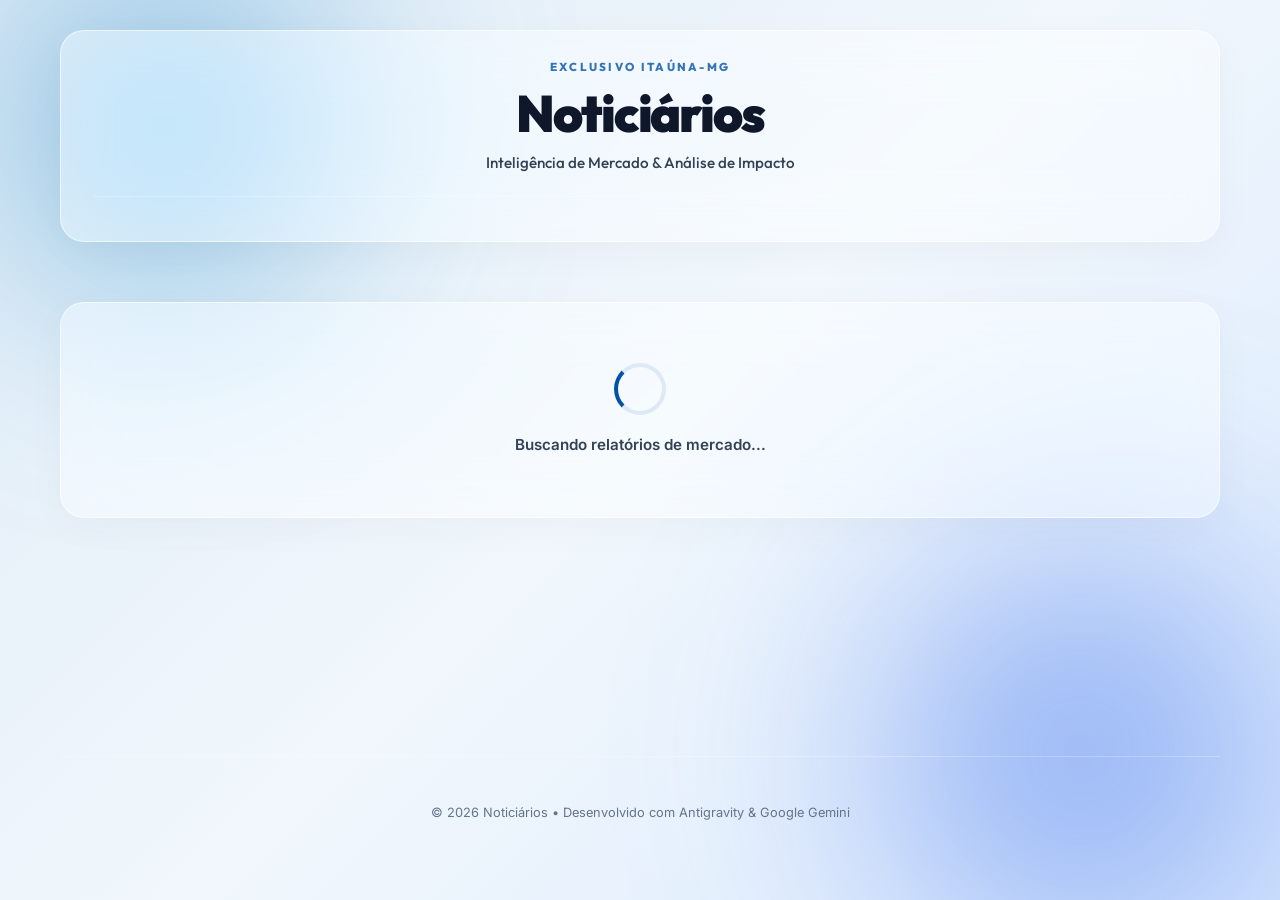
==== itauna.html @ 38048cd9 "Interface e Dados: adicionando indicacao e link de fontes nas noticias do modal e estruturando histo" ====
<!DOCTYPE html>
<html lang="pt-BR">
<head>
  <meta charset="UTF-8">
  <meta name="viewport" content="width=device-width, initial-scale=1.0">
  <title>Noticiários - Inteligência Comercial e Notícias Diárias</title>
  <meta name="description" content="Portal de análises de impacto comercial, eventos e inteligência de mercado para comerciantes e empresários da cidade de Itaúna-MG.">
  
  <!-- Fontes do Google: Outfit para títulos limpos e fáceis de ler, e Inter para texto -->
  <link rel="preconnect" href="https://fonts.googleapis.com">
  <link rel="preconnect" href="https://fonts.gstatic.com" crossorigin>
  <link href="https://fonts.googleapis.com/css2?family=Inter:wght@300;400;500;600;700&family=Outfit:wght@400;500;600;700;800;900&display=swap" rel="stylesheet">
  
  <!-- Ícones Material Symbols -->
  <link rel="stylesheet" href="https://fonts.googleapis.com/css2?family=Material+Symbols+Rounded:opsz,wght,FILL,GRAD@20..48,100..700,0..1,-50..200" />
  
  <!-- Estilo Principal -->
  <link rel="stylesheet" href="./src/css/style.css?v=1.0.7">
</head>
<body>

  <!-- Fundo Animado Fluido -->
  <div class="fluid-background" id="fluidBg"></div>

  <!-- Aplicativo Principal -->
  <div class="app-container">
    
    <!-- Cabeçalho Principal (Estilo GreenMotive Glassmorphism) -->
    <header class="app-header" id="appHeader">

      <div class="header-content">
        <div class="brand-info">
          <span class="brand-tag">Exclusivo Itaúna-MG</span>
          <h1 class="brand-title">Noticiários</h1>
        </div>
        <div class="brand-subtitle">Inteligência de Mercado & Análise de Impacto</div>
      </div>
      
      <!-- Date Carousel Timeline (Barra Horizontal Deslizante) -->
      <div class="date-timeline-container">
        <div class="date-timeline" id="dateTimeline">
          <!-- Datas serão inseridas dinamicamente via JS -->
        </div>

      </div>
    </header>

    <!-- Conteúdo Principal -->
    <main class="main-content">
      <!-- Indicador de Status / Carregamento -->
      <div class="loader-container" id="loaderContainer">
        <div class="spinner"></div>
        <p>Buscando relatórios de mercado...</p>
      </div>

      <!-- Grid Bento Box de Notícias -->
      <section class="news-grid-section">
        <h2 class="visually-hidden">Análises do Dia</h2>
        <div class="news-grid" id="newsGrid">
          <!-- Cards de notícias serão inseridos aqui pelo JavaScript -->
        </div>
      </section>

      <!-- Estado Vazio (Sem notícias) -->
      <div class="empty-state-container" id="emptyState" style="display: none;">
        <span class="material-symbols-rounded empty-icon" id="emptyStateIcon">schedule</span>
        <h3 id="emptyStateTitle">Aguardando Relatório de Hoje</h3>
        <p id="emptyStateMessage">Volte após as 18:00 para acompanhar as notícias do dia.</p>
      </div>
    </main>

    <!-- Rodapé -->
    <footer class="app-footer">
      <p>© 2026 Noticiários • Desenvolvido com Antigravity & Google Gemini</p>
    </footer>
  </div>

  <!-- Modal Detalhado (iOS style Slide-up Card Overlay) -->
  <div class="modal-overlay" id="newsModal" role="dialog" aria-modal="true" aria-hidden="true">
    <div class="modal-card">
      <button class="modal-close-btn" id="modalCloseBtn" aria-label="Fechar modal">
        <span class="material-symbols-rounded">close</span>
      </button>
      
      <div class="modal-scroll-content">
        <div class="modal-header">
          <span class="modal-category" id="modalCategory">Eventos</span>
          <h2 class="modal-title" id="modalTitle">Título da Notícia Detalhada</h2>
          <div class="modal-meta">
            <span class="modal-impact-badge" id="modalImpact">Alto Impacto</span>
            <a id="modalSourceLink" class="modal-source-link" target="_blank" rel="noopener noreferrer"></a>
          </div>
        </div>

        <div class="modal-body">
          <!-- Resumo Executivo -->
          <div class="modal-section summary-section">
            <h3 class="section-title"><span class="material-symbols-rounded section-icon">analytics</span>Resumo Executivo</h3>
            <p id="modalSummary">O resumo do evento aparecerá aqui.</p>
          </div>

          <!-- Análise Investigativa -->
          <div class="modal-section analysis-section">
            <h3 class="section-title"><span class="material-symbols-rounded section-icon">search_insights</span>Análise Investigativa do Impacto</h3>
            <div class="section-text" id="modalAnalysis">
              Detalhes analíticos completos do impacto na cidade de Itaúna.
            </div>
          </div>

          <!-- Painel de Inteligência de Mercado (Gráficos e Mapas) -->
          <div class="modal-section intelligence-section" id="modalIntelligenceSection" style="display: none;">
            <h3 class="section-title"><span class="material-symbols-rounded section-icon">monitoring</span>Painel de Inteligência Comercial</h3>
            <div class="intelligence-dashboard">
              <div class="intel-card chart-card">
                <h4 class="intel-card-title">Impacto Estimado por Setor</h4>
                <div class="chart-canvas-wrapper" id="modalChartContainer">
                  <!-- SVG Gráfico dinâmico injetado via JS -->
                </div>
              </div>
            </div>
          </div>

          <!-- Grade de Dicas Práticas e Lucro -->
          <div class="modal-action-grid">
            <div class="action-card how-to-act-card">
              <h3 class="action-card-title"><span class="material-symbols-rounded card-icon">storefront</span>Como Agir (Recomendações)</h3>
              <div class="action-card-content" id="modalHowToAct">
                Passos práticos para comerciantes.
              </div>
            </div>

            <div class="action-card how-to-profit-card">
              <h3 class="action-card-title"><span class="material-symbols-rounded card-icon">monetization_on</span>Como Lucrar (Oportunidades)</h3>
              <div class="action-card-content" id="modalHowToProfit">
                Passos práticos de monetização.
              </div>
            </div>
          </div>
        </div>
      </div>
    </div>
  </div>

  <!-- Scripts -->
  <script src="./src/js/utils.js?v=1.0.7" type="module"></script>
  <script src="./src/js/app.js?v=1.0.7" type="module"></script>
</body>
</html>
---- src/css/style.css ----
/* ==========================================================================
   DESIGN SYSTEM - ITAÚNA NEGÓCIOS
   Aparência: Editorial Moderno & Liquid Glass (Tons de Azul Claro)
   ========================================================================== */

:root {
  /* Cores Temáticas - Paleta Azul Editorial & Glassmorphism */
  --bg-primary: #eef4f9; /* Azul Claro Neutro e Suave */
  --bg-gradient-start: #e0ecf7; 
  --bg-gradient-middle: #f1f7fc;
  --bg-gradient-end: #dbeafe;
  
  /* Efeito Liquid Glass Aprimorado */
  --glass-bg: rgba(255, 255, 255, 0.45);
  --glass-bg-hover: rgba(255, 255, 255, 0.65);
  --glass-border: rgba(255, 255, 255, 0.6);
  --glass-border-hover: rgba(3, 83, 164, 0.25);
  --glass-shadow: rgba(15, 23, 42, 0.03);
  --glass-shadow-hover: rgba(15, 23, 42, 0.06);
  
  /* Cores de Destaque */
  --primary: #0353a4; /* Azul Escuro */
  --primary-hover: #002855;
  --primary-light: rgba(3, 83, 164, 0.06);
  --accent: #2563eb;
  
  /* Cores de Texto */
  --text-primary: #0f172a; /* Slate 900 */
  --text-secondary: #334155; /* Slate 700 */
  --text-muted: #64748b; /* Slate 500 */
  
  /* Níveis de Impacto (Neon/Brilhantes para o Glassmorphism) */
  --impact-high: #f43f5e; /* Vermelho Brilhante */
  --impact-high-bg: rgba(244, 63, 94, 0.1);
  --impact-medium: #f97316; /* Laranja Brilhante */
  --impact-medium-bg: rgba(249, 115, 22, 0.1);
  --impact-low: #0d9488; /* Teal Brilhante */
  --impact-low-bg: rgba(13, 148, 136, 0.1);

  /* Tipografia Limpa */
  --font-title: 'Outfit', -apple-system, BlinkMacSystemFont, "Segoe UI", Roboto, sans-serif;
  --font-subtitle: 'Outfit', -apple-system, BlinkMacSystemFont, "Segoe UI", Roboto, sans-serif;
  --font-body: 'Inter', -apple-system, BlinkMacSystemFont, "Segoe UI", Roboto, sans-serif;
  
  /* Bordas e Cantos (Pontas Bem Arredondadas estilo GreenMotive) */
  --border-radius-sm: 8px;
  --border-radius-md: 16px;
  --border-radius-lg: 24px;
  --border-radius-xl: 32px;
  
  /* Linhas Divisórias de Vidro */
  --divider-thin: 1px solid rgba(255, 255, 255, 0.4);
  
  --transition-smooth: all 0.3s cubic-bezier(0.16, 1, 0.3, 1);
  --transition-spring: all 0.5s cubic-bezier(0.175, 0.885, 0.32, 1.1);
}

/* ==========================================================================
   RESET & ESTILOS GERAIS
   ========================================================================== */

* {
  box-sizing: border-box;
  margin: 0;
  padding: 0;
}

body {
  font-family: var(--font-body);
  color: var(--text-primary);
  background-color: var(--bg-primary);
  min-height: 100vh;
  overflow-x: hidden;
  position: relative;
  -webkit-font-smoothing: antialiased;
}

.visually-hidden {
  position: absolute;
  width: 1px;
  height: 1px;
  padding: 0;
  margin: -1px;
  overflow: hidden;
  clip: rect(0, 0, 0, 0);
  white-space: nowrap;
  border: 0;
}

/* ==========================================================================
   FUNDO FLUIDO COM ORBES EM MOVIMENTO (Glassmorphism Background)
   ========================================================================== */

.fluid-background {
  position: fixed;
  top: 0;
  left: 0;
  right: 0;
  bottom: 0;
  z-index: -2;
  background: linear-gradient(135deg, 
    var(--bg-gradient-start), 
    var(--bg-gradient-middle), 
    var(--bg-gradient-end)
  );
  overflow: hidden;
}

/* Orbes de Vidro Refrativos Animados */
.fluid-background::before,
.fluid-background::after {
  content: '';
  position: absolute;
  border-radius: 50%;
  filter: blur(100px);
  opacity: 0.55;
  mix-blend-mode: multiply;
  animation: floatOrbs 25s infinite alternate ease-in-out;
  pointer-events: none;
}

.fluid-background::before {
  width: 500px;
  height: 500px;
  background: radial-gradient(circle, #0284c7 0%, rgba(2, 132, 199, 0) 70%);
  top: -120px;
  left: -80px;
}

.fluid-background::after {
  width: 600px;
  height: 600px;
  background: radial-gradient(circle, #2563eb 0%, rgba(37, 99, 235, 0) 70%);
  bottom: -150px;
  right: -100px;
  animation-delay: -7s;
  animation-duration: 32s;
}

@keyframes floatOrbs {
  0% {
    transform: translate(0, 0) scale(1);
  }
  50% {
    transform: translate(120px, 80px) scale(1.15);
  }
  100% {
    transform: translate(-60px, -90px) scale(0.9);
  }
}

/* ==========================================================================
   CONTAINER E CABEÇALHO EDITORIAL
   ========================================================================== */

.app-container {
  max-width: 1200px;
  margin: 0 auto;
  padding: 30px 20px 80px 20px;
  min-height: 100vh;
  display: flex;
  flex-direction: column;
}

/* Cabeçalho estilo GreenMotive Glassmorphism */
.app-header {
  background: var(--glass-bg);
  backdrop-filter: blur(30px) saturate(140%);
  -webkit-backdrop-filter: blur(30px) saturate(140%);
  border: 1px solid var(--glass-border);
  box-shadow: 0 10px 40px var(--glass-shadow);
  border-radius: var(--border-radius-lg);
  padding: 24px 32px 20px 32px;
  margin-bottom: 30px;
  display: flex;
  flex-direction: column;
  align-items: center;
  position: relative;
  overflow: hidden;
}

/* Barra superior de navegação (Pílulas) */
.top-nav-bar {
  width: 100%;
  display: flex;
  justify-content: center;
  margin-bottom: 24px;
}

.nav-pill {
  display: flex;
  background: rgba(15, 23, 42, 0.05); /* Cinza escuro ultra suave */
  border-radius: 9999px;
  padding: 4px;
  border: 1px solid rgba(255, 255, 255, 0.45);
  box-shadow: 0 4px 15px rgba(15, 23, 42, 0.02);
}

.nav-pill-btn {
  display: inline-flex;
  align-items: center;
  gap: 6px;
  padding: 8px 20px;
  font-size: 0.8rem;
  font-weight: 700;
  color: var(--text-secondary);
  border-radius: 9999px;
  cursor: pointer;
  transition: var(--transition-smooth);
}

.nav-pill-btn.active {
  background: rgba(255, 255, 255, 0.9);
  color: #0f172a;
  box-shadow: 0 2px 8px rgba(15, 23, 42, 0.05);
}

.nav-pill-btn.accent-pill {
  background: #0f172a; /* Slate escuro */
  color: #ffffff;
}

.nav-pill-btn.accent-pill:hover {
  background: #1e293b;
  transform: translateY(0);
}

.pill-icon {
  font-size: 15px !important;
}

.header-content {
  width: 100%;
  display: flex;
  flex-direction: column;
  align-items: center;
  gap: 2px;
  margin-bottom: 24px;
  text-align: center;
}

.brand-tag {
  font-family: var(--font-subtitle);
  font-size: 0.72rem;
  font-weight: 800;
  text-transform: uppercase;
  letter-spacing: 0.2em;
  color: var(--primary);
  opacity: 0.8;
}

.brand-title {
  font-family: var(--font-title);
  font-size: 3.2rem;
  font-weight: 900;
  letter-spacing: -0.04em;
  color: #0f172a;
  margin: 6px 0;
}

.brand-subtitle {
  font-family: var(--font-subtitle);
  font-size: 0.95rem;
  color: var(--text-secondary);
  font-weight: 500;
}

/* ==========================================================================
   DATE CAROUSEL (Timeline de Abas)
   ========================================================================== */

.date-timeline-container {
  width: 100%;
  display: flex;
  align-items: center;
  gap: 12px;
  border-top: 1px solid rgba(255, 255, 255, 0.25);
  padding-top: 16px;
}

.date-timeline {
  display: flex;
  gap: 8px;
  overflow-x: auto;
  scroll-behavior: smooth;
  flex-grow: 1;
  padding: 4px 0;
  scrollbar-width: none;
  -ms-overflow-style: none;
  justify-content: flex-start;
}

@media (min-width: 768px) {
  .date-timeline {
    justify-content: center;
  }
}

.date-timeline::-webkit-scrollbar {
  display: none;
}

.date-item {
  flex: 0 0 auto;
  display: flex;
  flex-direction: column;
  align-items: center;
  justify-content: center;
  width: 76px;
  height: 68px;
  border-radius: var(--border-radius-md);
  border: 1px solid rgba(255, 255, 255, 0.3);
  background: rgba(255, 255, 255, 0.25);
  backdrop-filter: blur(10px);
  cursor: pointer;
  user-select: none;
  transition: var(--transition-smooth);
}

.date-item:hover {
  background: rgba(255, 255, 255, 0.6);
  transform: translateY(-2px);
  border-color: rgba(255, 255, 255, 0.6);
}

.date-item-weekday {
  font-family: var(--font-body);
  font-size: 0.68rem;
  text-transform: uppercase;
  font-weight: 700;
  color: var(--text-muted);
}

.date-item-day {
  font-family: var(--font-title);
  font-size: 1.35rem;
  font-weight: 800;
  color: var(--text-primary);
  line-height: 1.1;
  margin: 2px 0;
}

.date-item-month {
  font-family: var(--font-body);
  font-size: 0.65rem;
  font-weight: 600;
  color: var(--text-muted);
}

/* Pílula Ativa (Estilo Moderno Vidro) */
.date-item.active {
  background: rgba(3, 83, 164, 0.85);
  border-color: rgba(3, 83, 164, 0.9);
  transform: translateY(-2px);
  box-shadow: 0 8px 20px rgba(3, 83, 164, 0.15);
}

.date-item.active .date-item-weekday { color: rgba(255, 255, 255, 0.9); }
.date-item.active .date-item-day { color: #ffffff; }
.date-item.active .date-item-month { color: rgba(255, 255, 255, 0.9); }

/* Calendário */
.calendar-btn {
  width: 52px;
  height: 68px;
  border-radius: var(--border-radius-md);
  border: 1px solid rgba(255, 255, 255, 0.3);
  background: rgba(255, 255, 255, 0.25);
  backdrop-filter: blur(10px);
  color: var(--primary);
  cursor: pointer;
  display: flex;
  align-items: center;
  justify-content: center;
  transition: var(--transition-smooth);
  position: relative;
}

.calendar-btn:hover {
  background: rgba(255, 255, 255, 0.6);
  transform: scale(1.03);
}

.hidden-date-input {
  position: absolute;
  top: 0;
  left: 0;
  width: 100%;
  height: 100%;
  opacity: 0;
  cursor: pointer;
  z-index: 10;
}

/* ==========================================================================
   GRID BENTO BOX EDITORIAL
   ========================================================================== */

.main-content {
  flex-grow: 1;
  display: flex;
  flex-direction: column;
}

.news-grid {
  display: grid;
  grid-template-columns: 1fr;
  gap: 28px;
  padding: 16px 0;
}

@media (min-width: 768px) {
  .news-grid {
    grid-template-columns: repeat(2, 1fr);
  }
}

@media (min-width: 1024px) {
  .news-grid {
    grid-template-columns: repeat(3, 1fr);
  }
}

/* Estilo do Card Glassmorphism Ultra-Premium (GreenMotive style) */
.news-card {
  background: rgba(255, 255, 255, 0.45);
  backdrop-filter: blur(25px) saturate(140%);
  -webkit-backdrop-filter: blur(25px) saturate(140%);
  border: 1px solid rgba(255, 255, 255, 0.5);
  border-radius: var(--border-radius-lg);
  padding: 28px;
  box-shadow: 0 8px 32px var(--glass-shadow);
  cursor: pointer;
  display: flex;
  flex-direction: column;
  justify-content: space-between;
  min-height: 410px; /* Tamanho mínimo uniforme e confortável */
  height: auto;
  gap: 16px;
  transition: var(--transition-spring);
  position: relative;
  overflow: hidden;
  animation: fadeIn 0.4s ease forwards;
}

.news-card:hover {
  background: rgba(255, 255, 255, 0.65);
  border-color: rgba(3, 83, 164, 0.25);
  transform: translateY(-6px);
  box-shadow: 0 16px 40px rgba(15, 23, 42, 0.08);
}

/* Container de Gradiente Abstrato (Hover Effect) */
.card-bg-gradient {
  position: absolute;
  top: 0;
  left: 0;
  width: 100%;
  height: 100%;
  z-index: 0;
  pointer-events: none;
  opacity: 0.12;
  transition: opacity 0.5s ease, transform 0.5s ease;
  display: flex;
  align-items: center;
  justify-content: center;
}

.news-card:hover .card-bg-gradient {
  opacity: 0.35;
  transform: scale(1.15) rotate(5deg);
}

/* Forçar conteúdo a ficar sobreposto ao gradiente de fundo */
.card-header-tags,
.card-body-content,
.card-footer {
  position: relative;
  z-index: 1;
}

/* Ícone Geométrico Minimalista de Traço Grosso */
.card-geo-icon {
  width: 42px;
  height: 42px;
  display: flex;
  align-items: center;
  justify-content: center;
  color: #0f172a; /* Slate 900 */
  margin-bottom: 8px;
  transition: var(--transition-smooth);
}

.card-geo-icon svg {
  width: 100%;
  height: 100%;
  stroke: currentColor;
  stroke-width: 3.5px; /* Traço grosso geométrico */
  fill: none;
  stroke-linecap: round;
  stroke-linejoin: round;
}

.news-card:hover .card-geo-icon {
  transform: scale(1.08);
  color: var(--accent);
}

/* Tags e Badges */
.card-header-tags {
  display: flex;
  justify-content: space-between;
  align-items: center;
}

.category-tag {
  font-family: var(--font-subtitle);
  font-size: 0.7rem;
  font-weight: 800;
  text-transform: uppercase;
  color: var(--primary);
  background: rgba(3, 83, 164, 0.05);
  padding: 5px 12px;
  border-radius: 9999px;
  letter-spacing: 0.06em;
  border: 1px solid rgba(3, 83, 164, 0.1);
}

.impact-badge {
  font-family: var(--font-body);
  font-size: 0.7rem;
  font-weight: 700;
  padding: 5px 10px;
  border-radius: 8px;
  display: inline-flex;
  align-items: center;
  gap: 5px;
}

.impact-badge::before {
  content: '';
  width: 6px;
  height: 6px;
  border-radius: 50%;
  display: inline-block;
}

/* Níveis de Impacto Translúcidos */
.news-card.impact-alto .impact-badge { color: var(--impact-high); background: var(--impact-high-bg); }
.news-card.impact-alto .impact-badge::before { background: var(--impact-high); }

.news-card.impact-médio .impact-badge { color: var(--impact-medium); background: var(--impact-medium-bg); }
.news-card.impact-médio .impact-badge::before { background: var(--impact-medium); }

.news-card.impact-baixo .impact-badge { color: var(--impact-low); background: var(--impact-low-bg); }
.news-card.impact-baixo .impact-badge::before { background: var(--impact-low); }

/* Título e Texto */
.card-body-content {
  display: flex;
  flex-direction: column;
  gap: 10px;
  flex-grow: 1;
}

.card-title {
  font-family: var(--font-title);
  font-size: 1.3rem;
  font-weight: 800;
  line-height: 1.3;
  color: #0f172a;
  transition: var(--transition-smooth);
}

.news-card:hover .card-title {
  color: var(--accent);
}

.card-summary {
  font-family: var(--font-body);
  font-size: 0.85rem;
  line-height: 1.55;
  color: var(--text-secondary);
  display: -webkit-box;
  -webkit-line-clamp: 3; /* Reduzido para 3 linhas para liberar espaço e não cortar o rodapé */
  -webkit-box-orient: vertical;
  overflow: hidden;
}

/* Rodapé do Card */
.card-footer {
  display: flex;
  align-items: center;
  justify-content: flex-end;
  border-top: 1px solid rgba(15, 23, 42, 0.05);
  padding-top: 12px;
  font-size: 0.8rem;
  font-weight: 700;
  color: var(--primary);
}

.read-more-text {
  display: flex;
  align-items: center;
  gap: 4px;
  font-family: var(--font-subtitle);
  transition: var(--transition-smooth);
}

.news-card:hover .read-more-text {
  transform: translateX(4px);
  color: var(--accent);
}

/* ==========================================================================
   MODAL DE DETALHES (Glassmorphism Duplo e Contraste Escuro)
   ========================================================================== */

.modal-overlay {
  position: fixed;
  top: 0;
  left: 0;
  right: 0;
  bottom: 0;
  background-color: rgba(15, 32, 55, 0.25);
  backdrop-filter: blur(20px);
  -webkit-backdrop-filter: blur(20px);
  z-index: 1000;
  display: flex;
  align-items: flex-end;
  justify-content: center;
  opacity: 0;
  pointer-events: none;
  transition: opacity 0.4s cubic-bezier(0.16, 1, 0.3, 1);
}

.modal-overlay.active {
  opacity: 1;
  pointer-events: auto;
}

.modal-card {
  width: 100%;
  max-height: 92vh;
  background: rgba(255, 255, 255, 0.45); /* Vidro super translúcido */
  backdrop-filter: blur(40px) saturate(160%);
  -webkit-backdrop-filter: blur(40px) saturate(160%);
  border: 1px solid rgba(255, 255, 255, 0.65);
  border-top-left-radius: var(--border-radius-xl);
  border-top-right-radius: var(--border-radius-xl);
  box-shadow: 0 -20px 60px rgba(15, 32, 55, 0.1);
  position: relative;
  display: flex;
  flex-direction: column;
  transform: translateY(100%);
  transition: transform 0.55s cubic-bezier(0.16, 1, 0.3, 1);
}

.modal-overlay.active .modal-card {
  transform: translateY(0);
}

@media (min-width: 768px) {
  .modal-overlay {
    align-items: center;
  }
  .modal-card {
    width: 90%;
    max-width: 860px;
    height: auto;
    max-height: 88vh;
    border-radius: var(--border-radius-lg);
  }
}

/* Botão Fechar Estilo Pill */
.modal-close-btn {
  position: absolute;
  top: 20px;
  right: 20px;
  width: 36px;
  height: 36px;
  border-radius: 50%;
  background: rgba(15, 23, 42, 0.08);
  border: 1px solid rgba(255, 255, 255, 0.45);
  color: var(--text-primary);
  cursor: pointer;
  display: flex;
  align-items: center;
  justify-content: center;
  z-index: 100;
  transition: var(--transition-smooth);
}

.modal-close-btn:hover {
  background: #0f172a;
  color: #ffffff;
  transform: scale(1.05);
}

/* Rolagem Interna */
.modal-scroll-content {
  overflow-y: auto;
  padding: 0;
}

/* Header do Modal */
.modal-header {
  padding: 36px 36px 16px 36px;
  display: flex;
  flex-direction: column;
  align-items: flex-start;
  gap: 12px;
}

.modal-category {
  font-family: var(--font-subtitle);
  font-size: 0.7rem;
  font-weight: 800;
  text-transform: uppercase;
  color: var(--primary);
  background: rgba(3, 83, 164, 0.06);
  padding: 5px 12px;
  border-radius: 9999px;
  letter-spacing: 0.06em;
  border: 1px solid rgba(3, 83, 164, 0.1);
}

.modal-title {
  font-family: var(--font-title);
  font-size: 2rem;
  font-weight: 900;
  line-height: 1.25;
  color: #0f172a;
  letter-spacing: -0.02em;
}

.modal-meta {
  width: 100%;
  display: flex;
  align-items: center;
  border-bottom: 1px solid rgba(255, 255, 255, 0.3);
  padding-bottom: 16px;
}

.modal-source-link {
  margin-left: auto;
  display: inline-flex;
  align-items: center;
  gap: 6px;
  padding: 6px 14px;
  font-family: var(--font-subtitle);
  font-size: 0.75rem;
  font-weight: 700;
  text-decoration: none;
  color: var(--primary);
  background: rgba(255, 255, 255, 0.25);
  backdrop-filter: blur(10px);
  -webkit-backdrop-filter: blur(10px);
  border: 1px solid rgba(255, 255, 255, 0.45);
  border-radius: var(--border-radius-sm);
  transition: var(--transition-smooth);
}

.modal-source-link:hover {
  background: rgba(255, 255, 255, 0.5);
  color: var(--primary-hover);
  border-color: rgba(3, 83, 164, 0.25);
  transform: translateY(-1px);
}

.modal-impact-badge {
  font-family: var(--font-body);
  font-size: 0.72rem;
  font-weight: 700;
  padding: 5px 10px;
  border-radius: 8px;
  display: inline-flex;
  align-items: center;
  gap: 6px;
}

.modal-impact-badge::before {
  content: '';
  width: 6px;
  height: 6px;
  border-radius: 50%;
}

/* Corpo do Modal */
.modal-body {
  padding: 0 36px 48px 36px;
  display: flex;
  flex-direction: column;
  gap: 28px;
}

/* Seção Clássica (Clara) */
.modal-section {
  background: rgba(255, 255, 255, 0.35);
  border: 1px solid rgba(255, 255, 255, 0.5);
  border-radius: var(--border-radius-md);
  padding: 24px;
  box-shadow: 0 4px 20px rgba(0, 0, 0, 0.01);
  transition: var(--transition-smooth);
}

.section-title {
  font-family: var(--font-title);
  font-size: 1.15rem;
  font-weight: 800;
  color: #0f172a;
  margin-bottom: 16px;
  display: flex;
  align-items: center;
  gap: 8px;
  border-bottom: 1px solid rgba(15, 23, 42, 0.06);
  padding-bottom: 8px;
}

.section-icon {
  color: var(--primary);
  font-size: 20px;
}

/* Resumo em Vidro Escuro (Alto Contraste - Cannabis Lab style) */
.summary-section {
  background: rgba(15, 23, 42, 0.88) !important;
  backdrop-filter: blur(20px);
  border: 1px solid rgba(255, 255, 255, 0.1) !important;
  color: rgba(255, 255, 255, 0.9) !important;
  border-left: 4px solid var(--accent) !important;
  box-shadow: 0 10px 30px rgba(0, 0, 0, 0.12);
}

.summary-section .section-title {
  color: #ffffff !important;
  border-bottom-color: rgba(255, 255, 255, 0.1) !important;
}

.summary-section .section-icon {
  color: #38bdf8;
}

#modalSummary {
  font-family: var(--font-subtitle);
  font-size: 1.05rem;
  line-height: 1.6;
  font-weight: 600;
  color: rgba(255, 255, 255, 0.85);
  font-style: italic;
}

#modalAnalysis {
  font-family: var(--font-body);
  font-size: 0.92rem;
  line-height: 1.65;
  color: var(--text-secondary);
}

/* ==========================================================================
   PAINEL DE INTELIGÊNCIA COMERCIAL (Vidro Escuro / Preto Contrastante)
   ========================================================================== */

.intelligence-dashboard {
  display: flex;
  flex-direction: column;
  gap: 20px;
}

.intel-card {
  background: rgba(15, 23, 42, 0.88) !important;
  backdrop-filter: blur(20px);
  border: 1px solid rgba(255, 255, 255, 0.1) !important;
  border-radius: var(--border-radius-md);
  padding: 20px;
  color: #ffffff !important;
  box-shadow: 0 10px 30px rgba(0, 0, 0, 0.12);
  transition: var(--transition-smooth);
}

.intel-card:hover {
  transform: translateY(-2px);
  border-color: rgba(255, 255, 255, 0.18) !important;
}

.intel-card-title {
  font-family: var(--font-title);
  font-size: 0.8rem;
  font-weight: 800;
  color: rgba(255, 255, 255, 0.9);
  margin-bottom: 14px;
  text-transform: uppercase;
  letter-spacing: 0.05em;
  border-bottom: 1px solid rgba(255, 255, 255, 0.1);
  padding-bottom: 8px;
}

.chart-canvas-wrapper {
  height: 200px;
  display: flex;
  align-items: center;
  justify-content: center;
  background: rgba(255, 255, 255, 0.04) !important;
  border-radius: var(--border-radius-sm);
  padding: 8px;
  border: 1px solid rgba(255, 255, 255, 0.08);
}

.map-canvas-wrapper {
  height: 200px;
  background: rgba(255, 255, 255, 0.04) !important;
  border-radius: var(--border-radius-sm);
  border: 1px solid rgba(255, 255, 255, 0.08);
  padding: 0 !important; /* Sem padding para o iframe do Google Maps preencher tudo */
  overflow: hidden;
}

/* SVG Chart Neon Styles */
.chart-bar {
  transition: fill 0.3s ease;
}
.chart-bar:hover {
  fill: #60a5fa !important; /* Azul Neon */
}

/* ==========================================================================
   GRADE DE RECOMENDAÇÕES E LUCRO (Vidro Escuro Contrastante)
   ========================================================================== */

.modal-action-grid {
  display: grid;
  grid-template-columns: 1fr;
  gap: 20px;
}

@media (min-width: 768px) {
  .modal-action-grid {
    grid-template-columns: repeat(2, 1fr);
  }
}

.action-card {
  background: rgba(15, 23, 42, 0.88) !important;
  backdrop-filter: blur(20px);
  border: 1px solid rgba(255, 255, 255, 0.1);
  border-radius: var(--border-radius-md);
  padding: 24px;
  color: #ffffff !important;
  box-shadow: 0 10px 30px rgba(0, 0, 0, 0.12);
  transition: var(--transition-smooth);
}

.action-card:hover {
  transform: translateY(-2px);
  border-color: rgba(255, 255, 255, 0.18);
}

.how-to-act-card {
  border-left: 5px solid var(--accent);
}

.how-to-profit-card {
  border-left: 5px solid var(--impact-low);
}

.action-card-title {
  font-family: var(--font-title);
  font-size: 1.1rem;
  font-weight: 800;
  margin-bottom: 14px;
  display: flex;
  align-items: center;
  gap: 8px;
  color: #ffffff !important;
  border-bottom: 1px solid rgba(255, 255, 255, 0.1);
  padding-bottom: 8px;
}

.how-to-act-card .card-icon { color: #38bdf8; }
.how-to-profit-card .card-icon { color: #2dd4bf; }

.action-card-content {
  font-family: var(--font-body);
  font-size: 0.88rem;
  line-height: 1.6;
  color: rgba(255, 255, 255, 0.8);
}

.action-card-content ul, 
.action-card-content ol {
  padding-left: 18px;
}

.action-card-content li {
  margin-bottom: 10px;
}

/* ==========================================================================
   RODAPÉ E ANIMAÇÕES
   ========================================================================== */

.app-footer {
  margin-top: auto;
  padding-top: 48px;
  text-align: center;
  color: var(--text-muted);
  font-size: 0.8rem;
  border-top: 1px solid rgba(255, 255, 255, 0.25);
}

@keyframes fadeIn {
  from {
    opacity: 0;
    transform: translateY(12px);
  }
  to {
    opacity: 1;
    transform: translateY(0);
  }
}

/* ==========================================================================
   ESTADOS DE CARREGAMENTO E VAZIO (Loader & Empty State)
   ========================================================================== */

.loader-container,
.empty-state-container {
  display: flex;
  flex-direction: column;
  align-items: center;
  justify-content: center;
  text-align: center;
  padding: 60px 24px;
  background: var(--glass-bg);
  backdrop-filter: blur(25px) saturate(140%);
  -webkit-backdrop-filter: blur(25px) saturate(140%);
  border: 1px solid var(--glass-border);
  border-radius: var(--border-radius-lg);
  box-shadow: 0 10px 40px var(--glass-shadow);
  margin: 30px 0;
  animation: fadeIn 0.5s ease forwards;
}

.loader-container p,
.empty-state-container p {
  font-family: var(--font-body);
  font-size: 0.95rem;
  color: var(--text-secondary);
  max-width: 480px;
  line-height: 1.6;
}

.loader-container p {
  margin-top: 18px;
  font-weight: 600;
}

.empty-state-container h3 {
  font-family: var(--font-title);
  font-size: 1.7rem;
  font-weight: 900;
  color: #0f172a;
  margin: 16px 0 10px 0;
  letter-spacing: -0.02em;
}

/* Spinner de Carregamento Premium */
.spinner {
  width: 52px;
  height: 52px;
  border: 4.5px solid rgba(3, 83, 164, 0.1);
  border-left-color: var(--primary);
  border-radius: 50%;
  animation: spin 1s linear infinite;
}

@keyframes spin {
  to { transform: rotate(360deg); }
}

/* Ícones dos Estados */
.empty-icon {
  font-size: 68px !important;
  color: var(--primary);
  opacity: 0.85;
  display: inline-block;
  line-height: 1;
}

/* Animação do Relógio (Pendular + Pulso) */
.empty-icon.animated-clock {
  animation: clockPulse 3.5s infinite ease-in-out, clockWobble 6s infinite ease-in-out;
}

/* Animação de Pulsar o Brilho */
@keyframes clockPulse {
  0%, 100% {
    transform: scale(1);
    filter: drop-shadow(0 0 0px rgba(3, 83, 164, 0));
    opacity: 0.8;
  }
  50% {
    transform: scale(1.08);
    filter: drop-shadow(0 0 16px rgba(3, 83, 164, 0.45));
    opacity: 1;
  }
}

/* Animação de Oscilação / Pêndulo Suave */
@keyframes clockWobble {
  0%, 100% { transform: rotate(0deg); }
  25% { transform: rotate(12deg); }
  75% { transform: rotate(-12deg); }
}
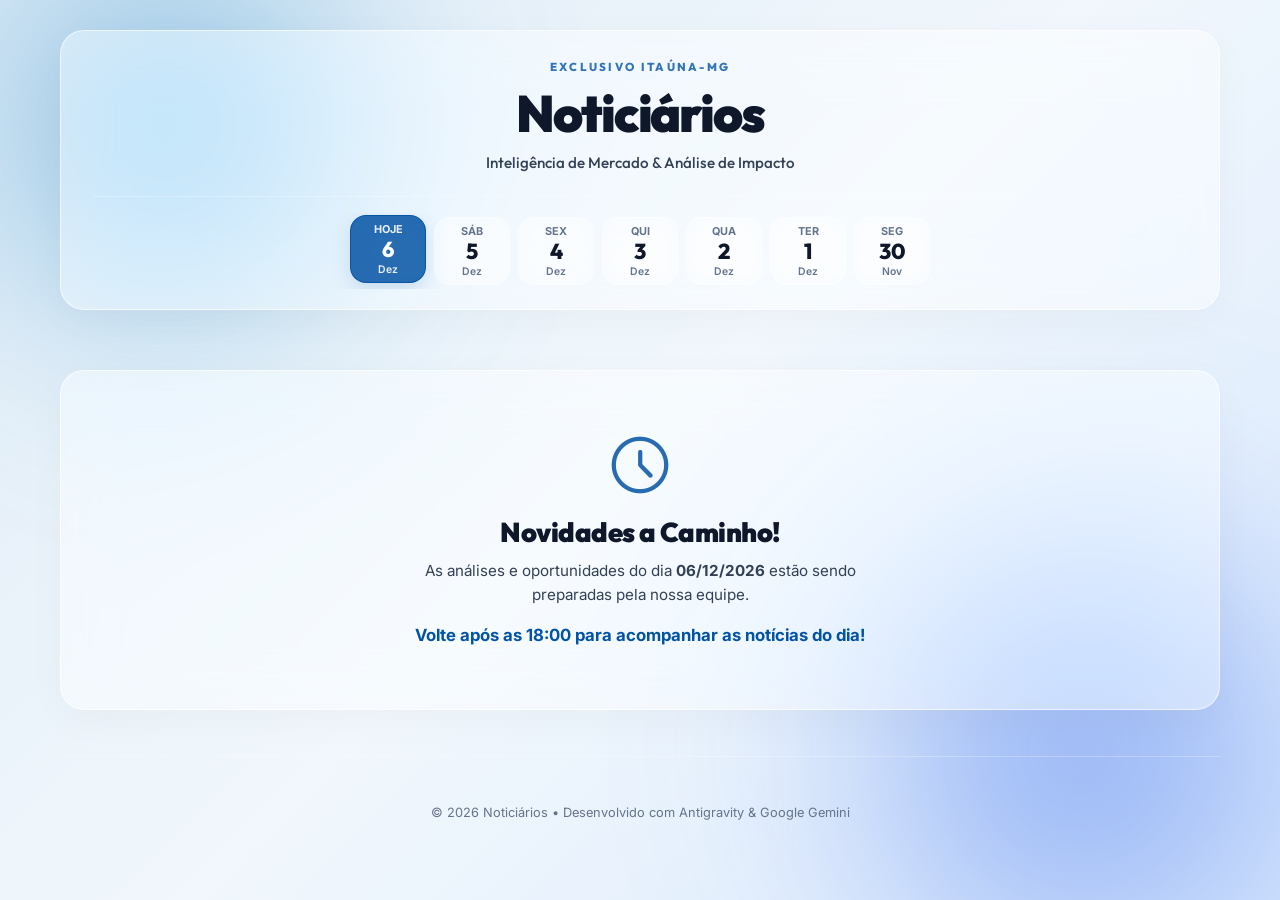
==== commit 79249134: "Ajuste: liberando as noticias do dia 6 ao 12 de junho de restricoes de horario, e aplicando cache bu" ====
--- a/itauna.html
+++ b/itauna.html
@@ -142,7 +142,7 @@
   </div>
 
   <!-- Scripts -->
-  <script src="./src/js/utils.js?v=1.0.7" type="module"></script>
-  <script src="./src/js/app.js?v=1.0.7" type="module"></script>
+  <script src="./src/js/utils.js?v=1.1.0" type="module"></script>
+  <script src="./src/js/app.js?v=1.1.0" type="module"></script>
 </body>
 </html>
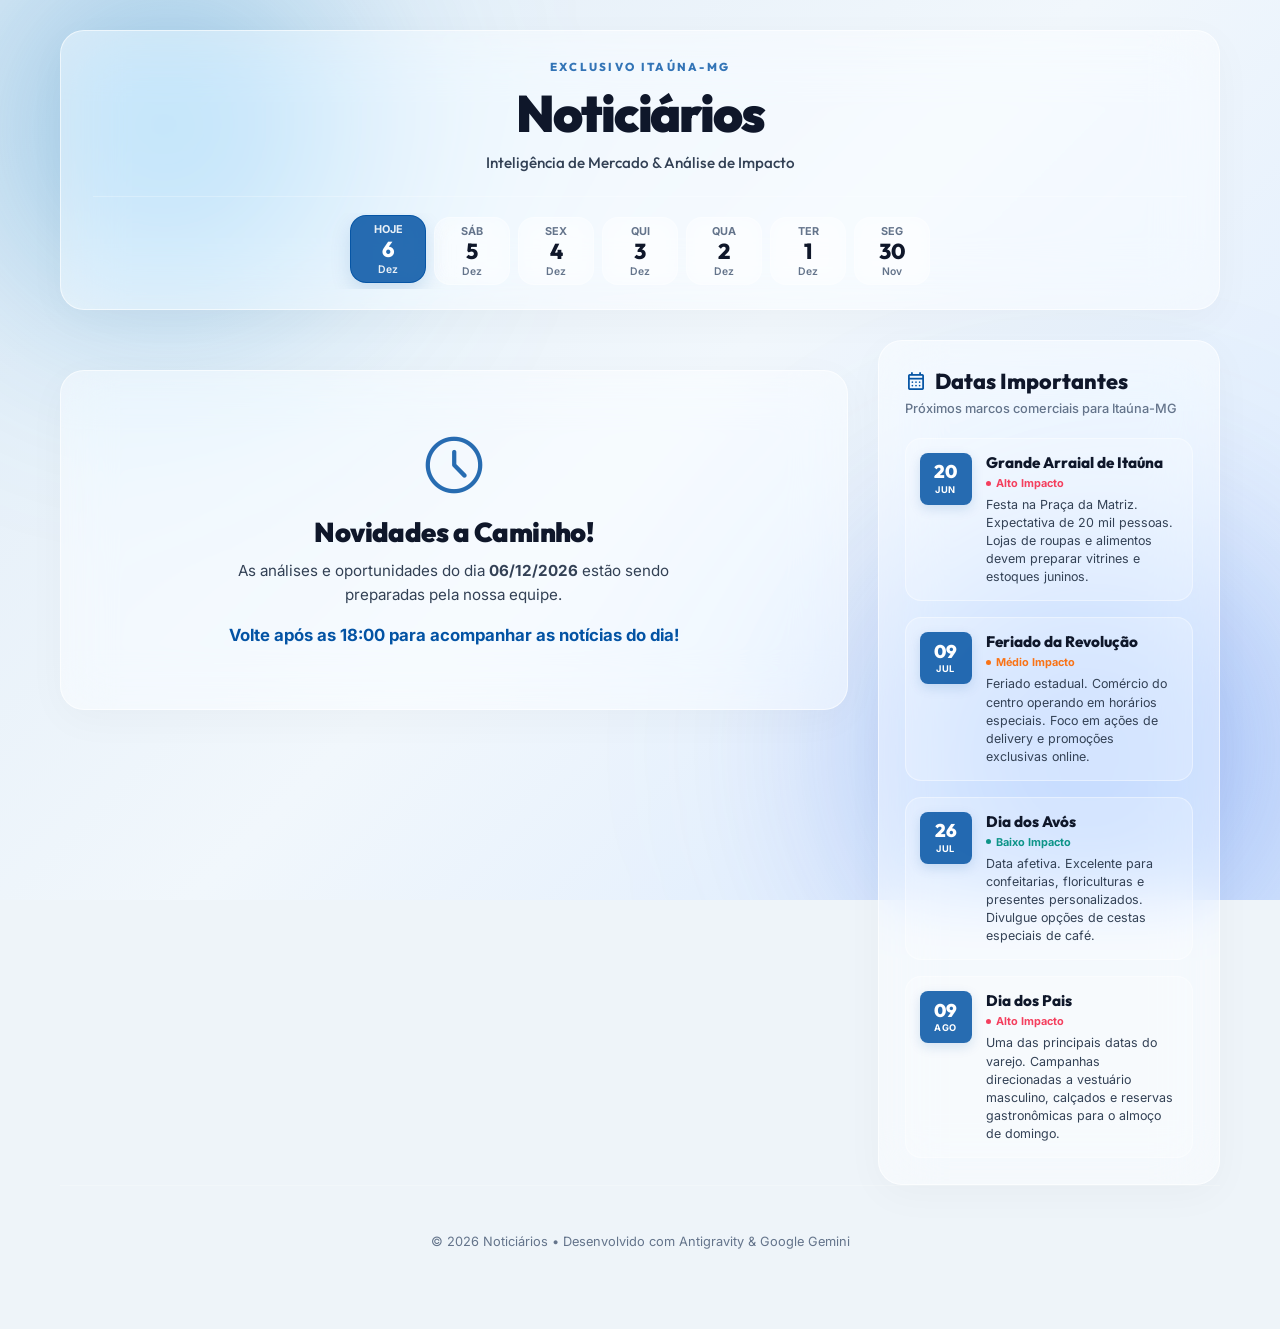
==== commit bb42816c: "Fix: Aplicado bloqueio rigoroso das 18h para hoje, limpeza imediata da grid de noticias e inclusao d" ====
--- a/itauna.html
+++ b/itauna.html
@@ -46,28 +46,97 @@
     </header>
 
     <!-- Conteúdo Principal -->
-    <main class="main-content">
-      <!-- Indicador de Status / Carregamento -->
-      <div class="loader-container" id="loaderContainer">
-        <div class="spinner"></div>
-        <p>Buscando relatórios de mercado...</p>
-      </div>
-
-      <!-- Grid Bento Box de Notícias -->
-      <section class="news-grid-section">
-        <h2 class="visually-hidden">Análises do Dia</h2>
-        <div class="news-grid" id="newsGrid">
-          <!-- Cards de notícias serão inseridos aqui pelo JavaScript -->
-        </div>
-      </section>
-
-      <!-- Estado Vazio (Sem notícias) -->
-      <div class="empty-state-container" id="emptyState" style="display: none;">
-        <span class="material-symbols-rounded empty-icon" id="emptyStateIcon">schedule</span>
-        <h3 id="emptyStateTitle">Aguardando Relatório de Hoje</h3>
-        <p id="emptyStateMessage">Volte após as 18:00 para acompanhar as notícias do dia.</p>
-      </div>
-    </main>
+    <!-- Layout de Conteúdo principal com Sidebar -->
+    <div class="main-layout-wrapper">
+      
+      <!-- Conteúdo Principal -->
+      <main class="main-content">
+        <!-- Indicador de Status / Carregamento -->
+        <div class="loader-container" id="loaderContainer">
+          <div class="spinner"></div>
+          <p>Buscando relatórios de mercado...</p>
+        </div>
+
+        <!-- Grid Bento Box de Notícias -->
+        <section class="news-grid-section">
+          <h2 class="visually-hidden">Análises do Dia</h2>
+          <div class="news-grid" id="newsGrid">
+            <!-- Cards de notícias serão inseridos aqui pelo JavaScript -->
+          </div>
+        </section>
+
+        <!-- Estado Vazio (Sem notícias) -->
+        <div class="empty-state-container" id="emptyState" style="display: none;">
+          <span class="material-symbols-rounded empty-icon" id="emptyStateIcon">schedule</span>
+          <h3 id="emptyStateTitle">Aguardando Relatório de Hoje</h3>
+          <p id="emptyStateMessage">Volte após as 18:00 para acompanhar as notícias do dia.</p>
+        </div>
+      </main>
+
+      <!-- Barra Lateral: Mini Calendário Comercial -->
+      <aside class="sidebar-aside">
+        <div class="mini-calendar-card">
+          <div class="mini-calendar-header">
+            <span class="material-symbols-rounded calendar-header-icon">calendar_month</span>
+            <h2 class="calendar-card-title">Datas Importantes</h2>
+          </div>
+          <p class="calendar-card-subtitle">Próximos marcos comerciais para Itaúna-MG</p>
+          
+          <div class="calendar-events-list">
+            
+            <div class="calendar-event-item">
+              <div class="event-date-badge">
+                <span class="event-day">20</span>
+                <span class="event-month">JUN</span>
+              </div>
+              <div class="event-details">
+                <h3 class="event-title">Grande Arraial de Itaúna</h3>
+                <span class="event-impact impact-high-dot">Alto Impacto</span>
+                <p class="event-description">Festa na Praça da Matriz. Expectativa de 20 mil pessoas. Lojas de roupas e alimentos devem preparar vitrines e estoques juninos.</p>
+              </div>
+            </div>
+
+            <div class="calendar-event-item">
+              <div class="event-date-badge">
+                <span class="event-day">09</span>
+                <span class="event-month">JUL</span>
+              </div>
+              <div class="event-details">
+                <h3 class="event-title">Feriado da Revolução</h3>
+                <span class="event-impact impact-medium-dot">Médio Impacto</span>
+                <p class="event-description">Feriado estadual. Comércio do centro operando em horários especiais. Foco em ações de delivery e promoções exclusivas online.</p>
+              </div>
+            </div>
+
+            <div class="calendar-event-item">
+              <div class="event-date-badge">
+                <span class="event-day">26</span>
+                <span class="event-month">JUL</span>
+              </div>
+              <div class="event-details">
+                <h3 class="event-title">Dia dos Avós</h3>
+                <span class="event-impact impact-low-dot">Baixo Impacto</span>
+                <p class="event-description">Data afetiva. Excelente para confeitarias, floriculturas e presentes personalizados. Divulgue opções de cestas especiais de café.</p>
+              </div>
+            </div>
+
+            <div class="calendar-event-item">
+              <div class="event-date-badge">
+                <span class="event-day">09</span>
+                <span class="event-month">AGO</span>
+              </div>
+              <div class="event-details">
+                <h3 class="event-title">Dia dos Pais</h3>
+                <span class="event-impact impact-high-dot">Alto Impacto</span>
+                <p class="event-description">Uma das principais datas do varejo. Campanhas direcionadas a vestuário masculino, calçados e reservas gastronômicas para o almoço de domingo.</p>
+              </div>
+            </div>
+
+          </div>
+        </div>
+      </aside>
+      
+    </div>
 
     <!-- Rodapé -->
     <footer class="app-footer">
@@ -142,7 +211,6 @@
   </div>
 
   <!-- Scripts -->
-  <script src="./src/js/utils.js?v=1.1.0" type="module"></script>
-  <script src="./src/js/app.js?v=1.1.0" type="module"></script>
+  <script src="./src/js/app.js?v=1.1.3" type="module"></script>
 </body>
 </html>
--- a/src/css/style.css
+++ b/src/css/style.css
@@ -1113,3 +1113,172 @@
   25% { transform: rotate(12deg); }
   75% { transform: rotate(-12deg); }
 }
+
+/* ==========================================================================
+   LAYOUT DUAS COLUNAS & MINI CALENDÁRIO COMERCIAL (Liquid Glass)
+   ========================================================================== */
+
+.main-layout-wrapper {
+  display: grid;
+  grid-template-columns: 1fr;
+  gap: 30px;
+  width: 100%;
+}
+
+@media (min-width: 1024px) {
+  .main-layout-wrapper {
+    grid-template-columns: 2.3fr 1fr;
+  }
+}
+
+.sidebar-aside {
+  display: flex;
+  flex-direction: column;
+}
+
+.mini-calendar-card {
+  background: var(--glass-bg);
+  backdrop-filter: blur(30px) saturate(140%);
+  -webkit-backdrop-filter: blur(30px) saturate(140%);
+  border: 1px solid var(--glass-border);
+  border-radius: var(--border-radius-lg);
+  padding: 26px;
+  box-shadow: 0 10px 40px var(--glass-shadow);
+  display: flex;
+  flex-direction: column;
+  height: fit-content;
+  transition: var(--transition-smooth);
+}
+
+.mini-calendar-card:hover {
+  background: var(--glass-bg-hover);
+  border-color: rgba(3, 83, 164, 0.15);
+  box-shadow: 0 15px 45px var(--glass-shadow-hover);
+}
+
+.mini-calendar-header {
+  display: flex;
+  align-items: center;
+  gap: 8px;
+  margin-bottom: 6px;
+  color: var(--primary);
+}
+
+.calendar-header-icon {
+  font-size: 22px !important;
+  color: var(--primary);
+}
+
+.calendar-card-title {
+  font-family: var(--font-title);
+  font-size: 1.35rem;
+  font-weight: 800;
+  color: #0f172a;
+}
+
+.calendar-card-subtitle {
+  font-family: var(--font-body);
+  font-size: 0.8rem;
+  color: var(--text-muted);
+  margin-bottom: 22px;
+  font-weight: 500;
+}
+
+.calendar-events-list {
+  display: flex;
+  flex-direction: column;
+  gap: 16px;
+}
+
+.calendar-event-item {
+  display: flex;
+  gap: 14px;
+  padding: 14px;
+  border-radius: var(--border-radius-md);
+  background: rgba(255, 255, 255, 0.22);
+  border: 1px solid rgba(255, 255, 255, 0.4);
+  transition: var(--transition-smooth);
+}
+
+.calendar-event-item:hover {
+  background: rgba(255, 255, 255, 0.45);
+  transform: translateY(-2px);
+  border-color: rgba(3, 83, 164, 0.2);
+}
+
+.event-date-badge {
+  display: flex;
+  flex-direction: column;
+  align-items: center;
+  justify-content: center;
+  width: 52px;
+  height: 52px;
+  border-radius: var(--border-radius-sm);
+  background: rgba(3, 83, 164, 0.85);
+  color: #ffffff;
+  flex-shrink: 0;
+  box-shadow: 0 4px 12px rgba(3, 83, 164, 0.15);
+}
+
+.event-day {
+  font-family: var(--font-title);
+  font-size: 1.15rem;
+  font-weight: 850;
+  line-height: 1;
+}
+
+.event-month {
+  font-family: var(--font-body);
+  font-size: 0.58rem;
+  font-weight: 700;
+  letter-spacing: 0.05em;
+  margin-top: 2px;
+}
+
+.event-details {
+  display: flex;
+  flex-direction: column;
+  gap: 4px;
+}
+
+.event-title {
+  font-family: var(--font-title);
+  font-size: 0.95rem;
+  font-weight: 800;
+  color: #0f172a;
+}
+
+.event-impact {
+  font-family: var(--font-body);
+  font-size: 0.68rem;
+  font-weight: 700;
+  display: inline-flex;
+  align-items: center;
+  gap: 5px;
+  width: fit-content;
+}
+
+.event-impact::before {
+  content: '';
+  width: 5px;
+  height: 5px;
+  border-radius: 50%;
+}
+
+.impact-high-dot { color: var(--impact-high); }
+.impact-high-dot::before { background: var(--impact-high); }
+
+.impact-medium-dot { color: var(--impact-medium); }
+.impact-medium-dot::before { background: var(--impact-medium); }
+
+.impact-low-dot { color: var(--impact-low); }
+.impact-low-dot::before { background: var(--impact-low); }
+
+.event-description {
+  font-family: var(--font-body);
+  font-size: 0.78rem;
+  line-height: 1.45;
+  color: var(--text-secondary);
+  margin-top: 2px;
+}
+
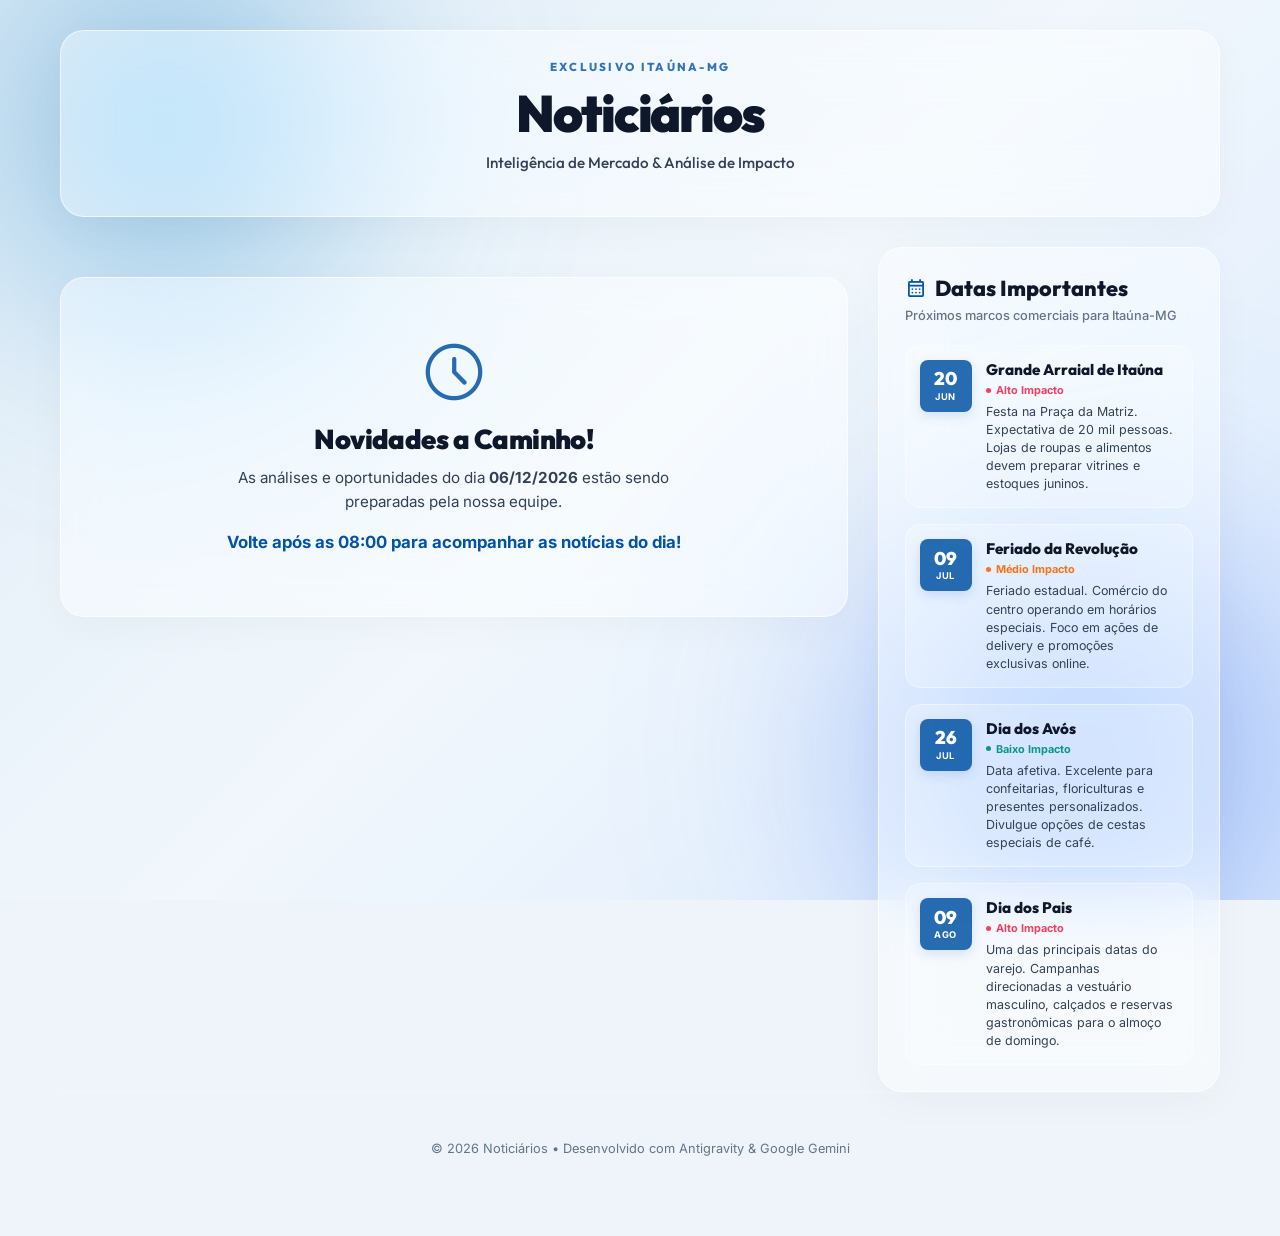
==== commit 3a92f616: "Refactor: portal diário de notícias com liberação às 08:00 AM e remoção de timeline" ====
--- a/itauna.html
+++ b/itauna.html
@@ -35,14 +35,6 @@
         </div>
         <div class="brand-subtitle">Inteligência de Mercado & Análise de Impacto</div>
       </div>
-      
-      <!-- Date Carousel Timeline (Barra Horizontal Deslizante) -->
-      <div class="date-timeline-container">
-        <div class="date-timeline" id="dateTimeline">
-          <!-- Datas serão inseridas dinamicamente via JS -->
-        </div>
-
-      </div>
     </header>
 
     <!-- Conteúdo Principal -->
@@ -69,7 +61,7 @@
         <div class="empty-state-container" id="emptyState" style="display: none;">
           <span class="material-symbols-rounded empty-icon" id="emptyStateIcon">schedule</span>
           <h3 id="emptyStateTitle">Aguardando Relatório de Hoje</h3>
-          <p id="emptyStateMessage">Volte após as 18:00 para acompanhar as notícias do dia.</p>
+          <p id="emptyStateMessage">Volte após as 08:00 para acompanhar as notícias do dia.</p>
         </div>
       </main>
 
@@ -211,6 +203,6 @@
   </div>
 
   <!-- Scripts -->
-  <script src="./src/js/app.js?v=1.1.3" type="module"></script>
+  <script src="./src/js/app.js?v=1.2.0" type="module"></script>
 </body>
 </html>
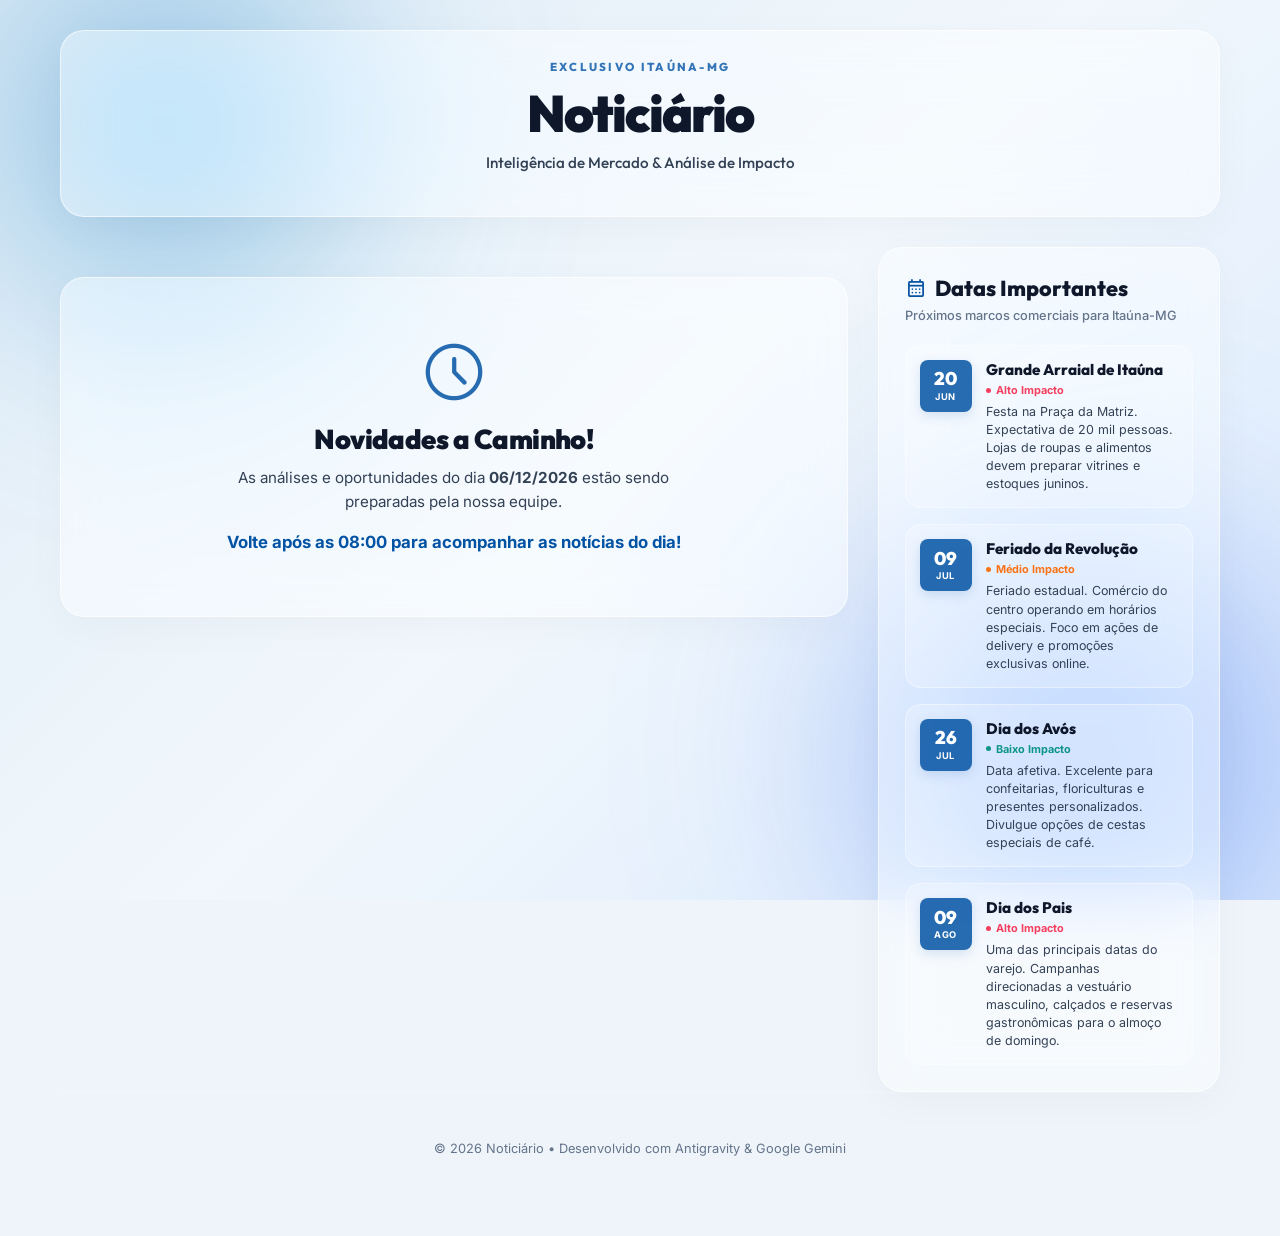
==== commit 6c6acf1c: "Refactor: altera nome do portal de Noticiários para Noticiário no HTML, JS e index" ====
--- a/itauna.html
+++ b/itauna.html
@@ -3,7 +3,7 @@
 <head>
   <meta charset="UTF-8">
   <meta name="viewport" content="width=device-width, initial-scale=1.0">
-  <title>Noticiários - Inteligência Comercial e Notícias Diárias</title>
+  <title>Noticiário - Inteligência Comercial e Notícias Diárias</title>
   <meta name="description" content="Portal de análises de impacto comercial, eventos e inteligência de mercado para comerciantes e empresários da cidade de Itaúna-MG.">
   
   <!-- Fontes do Google: Outfit para títulos limpos e fáceis de ler, e Inter para texto -->
@@ -31,7 +31,7 @@
       <div class="header-content">
         <div class="brand-info">
           <span class="brand-tag">Exclusivo Itaúna-MG</span>
-          <h1 class="brand-title">Noticiários</h1>
+          <h1 class="brand-title">Noticiário</h1>
         </div>
         <div class="brand-subtitle">Inteligência de Mercado & Análise de Impacto</div>
       </div>
@@ -132,7 +132,7 @@
 
     <!-- Rodapé -->
     <footer class="app-footer">
-      <p>© 2026 Noticiários • Desenvolvido com Antigravity & Google Gemini</p>
+      <p>© 2026 Noticiário • Desenvolvido com Antigravity & Google Gemini</p>
     </footer>
   </div>
 
